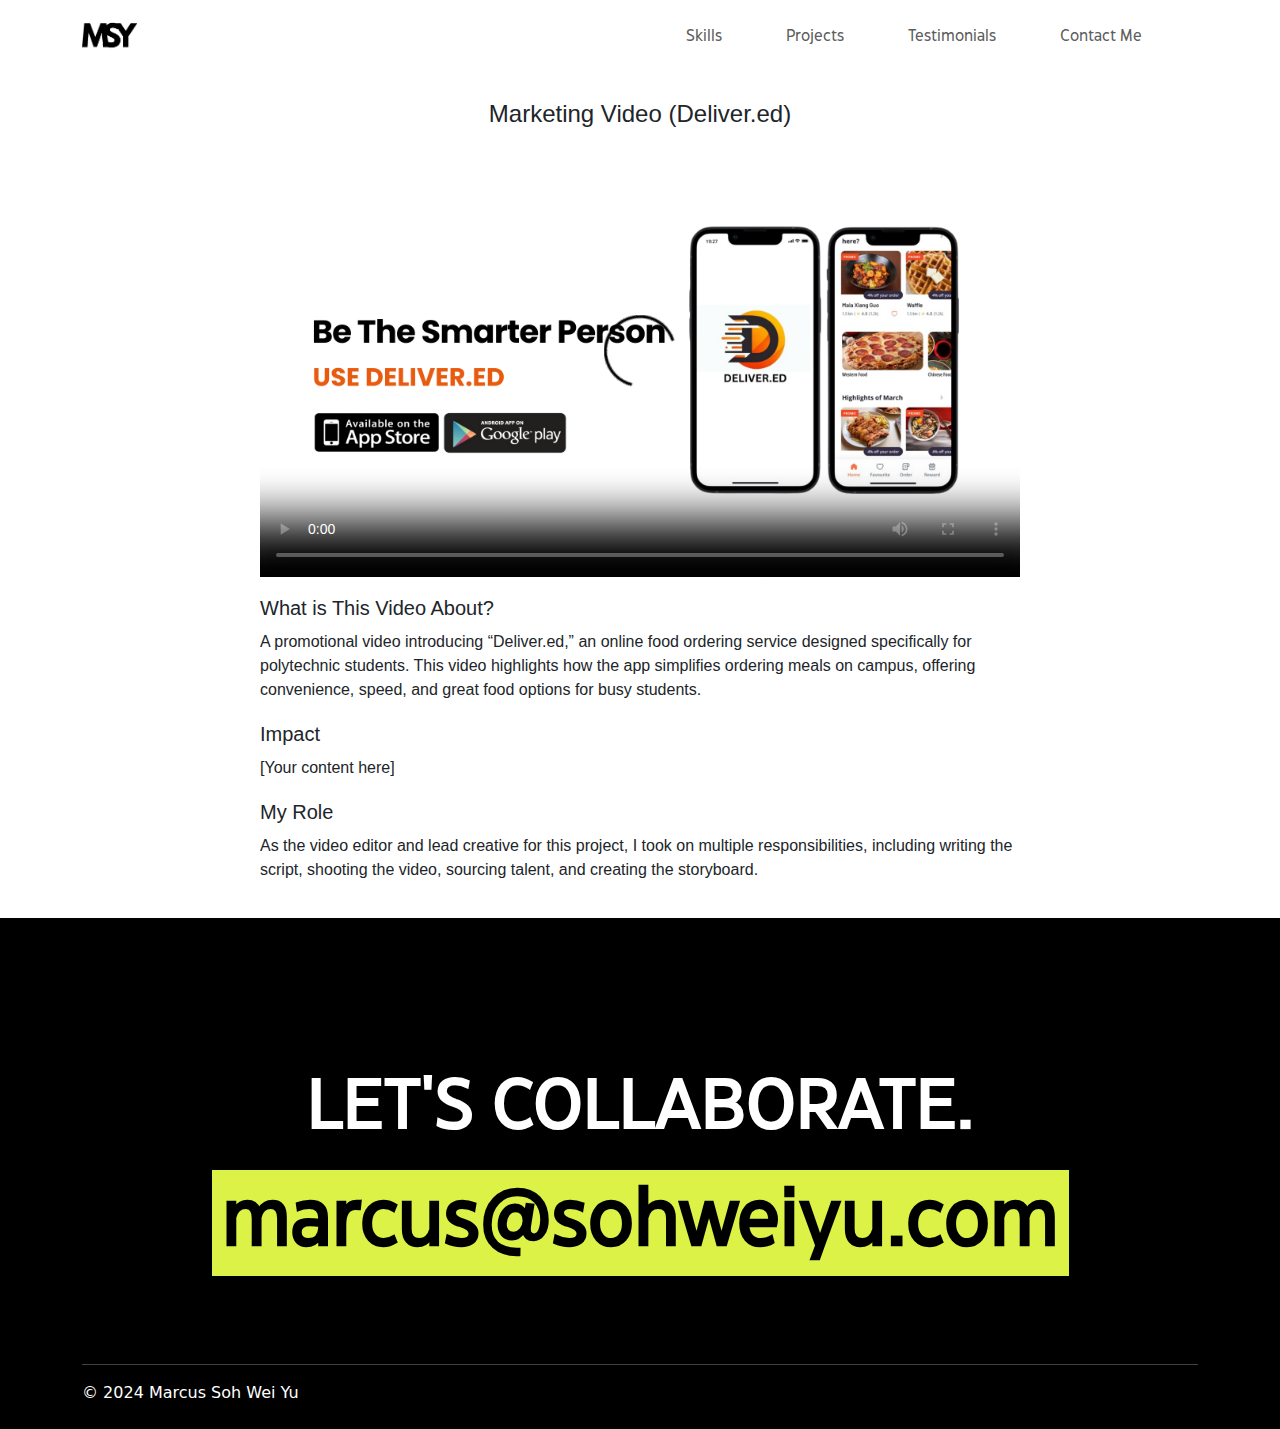
==== delivered.html @ fdcea006 "feat: Inserted Templates" ====
<!DOCTYPE html>
<html lang="en">
  <head>
    <meta charset="UTF-8" />
    <meta name="viewport" content="width=device-width, initial-scale=1.0" />

    <!--Boostrap-->
    <link
      href="https://cdn.jsdelivr.net/npm/bootstrap@5.3.3/dist/css/bootstrap.min.css"
      rel="stylesheet"
      integrity="sha384-QWTKZyjpPEjISv5WaRU9OFeRpok6YctnYmDr5pNlyT2bRjXh0JMhjY6hW+ALEwIH"
      crossorigin="anonymous"
    />

    <!--Boostrap Icons-->
    <link
      rel="stylesheet"
      href="https://cdn.jsdelivr.net/npm/bootstrap-icons@1.11.1/font/bootstrap-icons.css"
      integrity="sha384-4LISF5TTJX/fLmGSxO53rV4miRxdg84mZsxmO8Rx5jGtp/LbrixFETvWa5a6sESd"
      crossorigin="anonymous"
    />

    <!--Local Style Sheet-->
    <link rel="stylesheet" href="project.css?v=1" />
    <link rel="stylesheet" href="style.css?v=2.6" />

    <!--Favicon-->
    <link
      rel="icon"
      sizes="200x200"
      href="img/Logo/MainLogo.png"
      type="image/png"
    />

    <!--Google Fonts-->
    <link rel="preconnect" href="https://fonts.googleapis.com" />
    <link rel="preconnect" href="https://fonts.gstatic.com" crossorigin />
    <link
      href="https://fonts.googleapis.com/css2?family=Pacifico&display=swap"
      rel="stylesheet"
    />

    <!--Swiper JS-->
    <link
      rel="stylesheet"
      href="https://cdn.jsdelivr.net/npm/swiper@11/swiper-bundle.min.css"
    />

    <title>Soh Wei Yu</title>
  </head>

  <body>
    <!--Navbar-->
    <nav class="navbar navbar-expand-lg py-1 fixed-top">
      <div class="container">
        <!-- Replace "Digital Portfolio" with an image -->
        <a href="#" class="navbar-brand"
          ><img
            src="img/Logo/MainLogo.png"
            alt="Logo"
            class="img-fluid"
            style="max-height: 55px"
        /></a>

        <button
          class="navbar-toggler"
          type="button"
          data-bs-toggle="collapse"
          data-bs-target="#navmenu"
        >
          <span class="navbar-toggler-icon"></span>
        </button>

        <div class="collapse navbar-collapse " id="navmenu">
          <ul class="navbar-nav ms-auto">
            <li class="nav-item me-5">
              <a href="#Skills" class="nav-link ">Skills</a>
            </li>
            <li class="nav-item me-5">
              <a href="#Projects" class="nav-link">Projects</a>
            </li>
            <li class="nav-item me-5">
              <a href="#Testimonials" class="nav-link">Testimonials</a>
            </li>
            <li class="nav-item me-5">
              <a href="#ContactMe" class="nav-link">Contact Me</a>
            </li>
          </ul>
        </div>
      </div>
    </nav>

    <div class="youth-leaders-section">
      <h1>Marketing Video (Deliver.ed)</h1>
      
      <div class="video-container">
        <video class="responsive-video" controls poster="Thumbnails/Delivered.png">
          <source src="Videos/Delivered.mp4" type="video/mp4">
          Your browser does not support the video tag.
        </video>
      </div>
      
      <div class="content-section">
        <h2>What is This Video About?</h2>
        <p>
          A promotional video introducing “Deliver.ed,” an online food ordering service designed specifically for polytechnic students. This video highlights how the app simplifies ordering meals on campus, offering convenience, speed, and great food options for busy students.
        </p>
        
        <h2>Impact</h2>
        <p>
          [Your content here]
        </p>
        
        <h2>My Role</h2>
        <p>
          As the video editor and lead creative for this project, I took on multiple responsibilities, including writing the script, shooting the video, sourcing talent, and creating the storyboard.
        </p>
      </div>
    </div>

    

    <!--Contact Me-->
    <section class="bg-black" id="ContactMe"> 
      <div class="container pt-5">
        <h2 class="text-center Eastman-Medium text-white collaborate">LET'S COLLABORATE.</h2>
        <div class="email-container">
          <h2 class="Eastman-Medium email">marcus@sohweiyu.com</h2>
        </div>
        <hr class="text-white">
        <p class="text-white pb-2">© 2024 Marcus Soh Wei Yu</p>
      </div>
    </section>

    <!--Boostrap-->
    <script
      src="https://cdn.jsdelivr.net/npm/bootstrap@5.3.3/dist/js/bootstrap.bundle.min.js"
      integrity="sha384-YvpcrYf0tY3lHB60NNkmXc5s9fDVZLESaAA55NDzOxhy9GkcIdslK1eN7N6jIeHz"
      crossorigin="anonymous"
    ></script>


  </body>
</html>
---- project.css ----
.youth-leaders-section {
    max-width: 800px;
    margin: 0 auto;
    padding: 20px;
    font-family: Arial, sans-serif;
  }
  
  h1 {
    text-align: center;
    font-size: 24px;
    margin-bottom: 20px;
  }
  
  .video-container {
    margin-bottom: 20px;
    width: 100%;
    max-width: 800px; /* Adjust as needed */
  }
  
  .responsive-video {
    width: 100%;
    height: auto;
    display: block;
  }
  
  .content-section h2 {
    font-size: 20px;
    margin-top: 20px;
    margin-bottom: 10px;
  }
  
  .content-section p {
    font-size: 16px;
    line-height: 1.5;
  }
  
  @media (max-width: 600px) {
    h1 {
      font-size: 20px;
    }
    
    .content-section h2 {
      font-size: 18px;
    }
    
    .content-section p {
      font-size: 14px;
    }
  }
---- style.css ----
/* #region Fonts */
@font-face {
  font-family: "Eastman-Medium";
  src: url("../Font/Eastman-Grotesque-Medium-trial.otf");
}

@font-face {
  font-family: "Eastman-Bold";
  src: url("../Font/Eastman-Grotesque-Black-trial.otf");
}

@font-face {
  font-family: "Eastman-ExtraBold";
  src: url("../Font/Eastman-Grotesque-ExtraBold-trial.otf");
}


.Eastman-Medium {
  font-family: "Eastman-Medium", sans-serif ;
}

.Eastman-Bold {
  font-family: "Eastman-Bold";
}

.Eastman-ExtraBold {
  font-family: "Eastman-ExtraBold";
}

.Arial {
  font-family: Arial, sans-serif;
}
/* #endregion */

/* #region Nav Section */
nav {
  background: white;
  font-family: "Eastman-Medium", sans-serif;
}
section {
  background: #c3d5df;
}
body::before {
  display: block;
  content: "";
  height: 80px;
}
/* #endregion */

/* #region Hero Section */
.landing-avatar {
  max-height: 400px;
}
.tagline{
  font-weight: 700;
  margin-top: 0px;
}
.CTA{
  border-radius: 30px;
  border: 4px solid black;
  font-size: 20px;
  font-weight: 700;
  transition: all 0.3s ease;
}

.CTA:hover{
  background-color: black;
  color: white;
}

.BookACall{
  padding: 5px 20px;
  background-color: #dcf247;
  margin-right: 8px;
}

.Resume{
  padding: 5px 30px;
  background-color: white;
}

.position-relative {
  position: relative;
}

.cta-container {
  position: absolute;
  top: 86%; /* Positions 80% from the top */
  left: 50%;
  transform: translateX(-50%);
  z-index: 10; /* Ensures buttons appear above the image */
}

.impact{
  border: 5px solid #dcf247;
  background-color: #dcf247;
  border-radius: 30px;
  padding-left: 10px;
  padding-right: 10px;
  padding-top: 0px;
  padding-bottom: 0px;
}
/* #endregion */

/* #region Skills Section */
.card {
  border: 0px solid black;
  border-radius: 17px;
  background-color: #f4f4f4;
  font-family: "Eastman-Medium";
  font-weight: 500;
}

.skillsCard {
  min-height: 300px;
}

.skills-title {
  font-size: 25px;
  background-color: #dcf247; /* Light green color */
  display: inline-block; /* Makes the background only as wide as the text */
  padding: 5px 10px;
  border-radius: 5px;
  font-weight:600;
}

/* #endregion */

/* #region Projects Section */
.project-title{
  font-size: 35px;
}
.first-project{
  margin-top: 100px;
}

.projects{
  margin-top: 150px;
}
.project-logo{
  width: 60%;
  margin-bottom: 50px;
}
.project-des {
  margin-bottom: 10px;
  color: grey;
  font-size: 18px;
}

.More-Details-Button {
  border-radius: 30px;
  border: 4px solid black;
  font-size: 20px;
  font-weight: 500;
  transition: all 0.3s ease;
  text-decoration: none;
  padding: 5px 15px;
}

.video-border {
  border-radius: 20px; /* Adjust this value to increase or decrease the roundness */
  overflow: hidden; /* This ensures the video content doesn't spill outside the rounded corners */
}

/* #endregion */

/* #region Free Consultation Section */
.bg-lime {
  background-color: #dcf247;
}

.consultation {
  display: grid;
  grid-template-columns: 1fr auto; /* Two columns: text and button in the first, image in the second */
  align-items: center;
  padding: 20px; /* Adjust padding as needed */
  position: relative;
}

.consultation-button {
  border-radius: 40px;
  border: 4px solid black;
  font-size: 30px;
  font-weight: 750;
  padding: 7px 30px;
  transition: background-color 0.3s, transform 0.3s;
}

.consultation-button:hover{
  transform: scale(1.1);
}

.consultation .container {
  display: grid;
  grid-template-columns: 1fr auto; /* Two columns: text and button in the first, image in the second */
  align-items: center;
  gap: 20px; /* Adjust gap between columns as needed */
}

.consultation h2 {
  font-size: 50px;
  font-weight: 700;
  margin: 0; /* Remove default margin */
}

.consultation-arrow {
  position: absolute;
  right: 55%; /* Adjust as needed */
  top: 42%; /* Adjust as needed */
  height: 120px;
  z-index: 1; /* Ensures the arrow is above other elements */
  transform: rotate(-15deg);
}

.idea-icon {
  height: 400px;
  justify-self: end; /* Align the image to the right */
}
/* #endregion */

/* #region Testimonial Section */

.section-header {
  text-align: center;
  margin-bottom: 50px;
}

.section-header .title {
  font-size: 35px;;
  font-weight: 600px;
  text-transform: capitalize;
  color: black;
  line-height: 1.2;
}

.testimonials {
  padding: 100px 0px;
}

.testimonials-item {
  background-color: #f4f4f4;
  padding: 30px;
  border-radius: 30px;
  min-height: 255px;
  font-family: 'Eastman-Medium';
}

.testimonials-item .info{
  display: flex;
  align-items: center;
}
.testimonials-item img {
  max-width: 80px;
  border-radius: 50%;
  margin-right: 20px;
  vertical-align: middle;
}
.testimonials-item .name {
  font-size: 24px;
  text-transform: capitalize;
  font-weight: 600;
  color: black;
  line-height: 1.2;
}

.testimonials-item .job {
  text-transform: capitalize;
  color: black;
}

.testimonials-item p {
  margin-top: 20px;
  color: grey;
}

.testimonials .swiper-pagination{
  position: relative;
  margin-top: 40px;
  bottom: auto;
}

.testimonials .swiper-pagination-bullet{
  height: 12px;
  width: 12px;
  background-color: black;
}
/* #endregion */

/* #region Contact Me Section */
#ContactMe {
  position: relative;
  overflow: hidden; /* This ensures the arrow doesn't create scrollbars */
}

.mb-100{
  margin-bottom: 100px;
}
.collaborate{
  font-weight: 700;
  font-size: 70px;
  margin-top:100px;
}
.email-container {
  display: flex;
  justify-content: center;
  margin-top: 20px; /* Adjust as needed */
  margin-bottom: 80px; /* Adjust as needed */
}
.email{
  background-color: #dcf247; /* Light green color */
  display: inline-block; /* Makes the background only as wide as the text */
  padding: 5px 10px;
  color: #000000;
  font-size: 80px;
  font-weight: 700;
}
/* #endregion */

/* #region Media Queries */
@media (max-width: 1000px) {
  .pacifico {
    font-size: 50px; /* Font size for smaller screens */
  }

  /*Experience Section & Education*/
  .resume-entry {
    flex-direction: column;
    text-align: center;
  }

  .resume-entry img {
    margin-right: 0;
    margin-bottom: 15px;
  }

  .resume-entry .resume-content {
    flex: 1;
  }

  .idea-icon {
    height: 300px;
    margin-top: 20px;
  }

  .consultation-button {
    font-size: 20px;
    padding: 5px 20px;
    margin-top: 20px;
  }

  .collaborate{
    font-weight: 900;
    font-size: 50px;
    margin-top:100px;
  }
  .email{
    background-color: #dcf247; /* Light green color */
    display: inline-block; /* Makes the background only as wide as the text */
    padding: 5px 10px;
    color: #000000;
    font-size: 50px;
    font-weight: 900;
  }
}

@media (max-width: 767px) {
  .consultation {
    text-align: center;
    padding: 20px;
  }

  .consultation .row {
    display: flex;
    flex-direction: column;
  }

  .consultation .col-md-6:nth-child(2) {
    order: 1;
    margin-bottom: 20px;
  }

  .consultation .col-md-6:nth-child(1) {
    order: 2;
  }

  .consultation .idea-icon {
    height: 200px;
    width: auto;
  }

  .consultation h2 {
    font-size: 30px;
    margin-bottom: 10px;
  }

  .consultation-button {
    font-size: 20px;
    padding: 5px 20px;
    margin-top: 20px;
  }

  .collaborate{
    font-weight: 900;
    font-size: 30px;
    margin-top:100px;
  }
  .email{
    background-color: #dcf247; /* Light green color */
    display: inline-block; /* Makes the background only as wide as the text */
    padding: 5px 10px;
    color: #000000;
    font-size: 30px;
    font-weight: 900;
  }
  
  .pacifico {
    text-align: center;
    font-size: 30px;
  }

  .aboutMe {
    font-size: 15px;
  }

  .apps { 
    padding-top: 0px;
  }

  .tech-stack-title {
    font-size: 8px; /* Adjust as needed */
  }

  .tech-stack-image {
    width: 100%; /* Increased width for mobile screens */
  }

  .tech-stack-body {
    padding: 5px;
    padding-bottom: 1px;
    padding-top: 10px;
  }

  .tech-stack-body img {
    width: 70%;
  }

  .tech-stack-firebase-image {
    width: 77%;
  }

  .skills-title {
    font-size: 20px;
    background-color: #dcf247; /* Light green color */
    display: inline-block; /* Makes the background only as wide as the text */
    padding: 5px 10px;
    border-radius: 5px;
    font-weight:500;
  }

  .skills-text {
    font-size: 15px;
  }

  /*Download CV Button */
  .download-icon {
    height: 15px;
    margin-left: 5px;
    padding-bottom: 4px;
  }

  .linkedIn-icon {
    height: 29px;
    margin-left: 3px;
  }

  .download-cv-btn {
    font-size: 10px;
    padding: 5px 10px;
    border: 2px solid black;
  }

  /* Projects Section */
.first-project{
  margin-top: 50px;
}

.projects{
  margin-top: 50px;
}

.project-tech-stack {
  width: 18%;
  margin-bottom: 10px;
}

.project-logo{
  width: 100%;
  margin-bottom: 10px;
}

.project-des {
  margin-bottom: 20px;
  color: grey;
}

/*Experience Section & Education */

.resume-entry {
  padding: 15px;
}

.resume-entry .title {
  font-size: 1em;
}

.resume-entry .date {
  font-size: 0.8em;
}

.resume-entry .description {
  font-size: 0.7em;
}

}

/* #endregion */
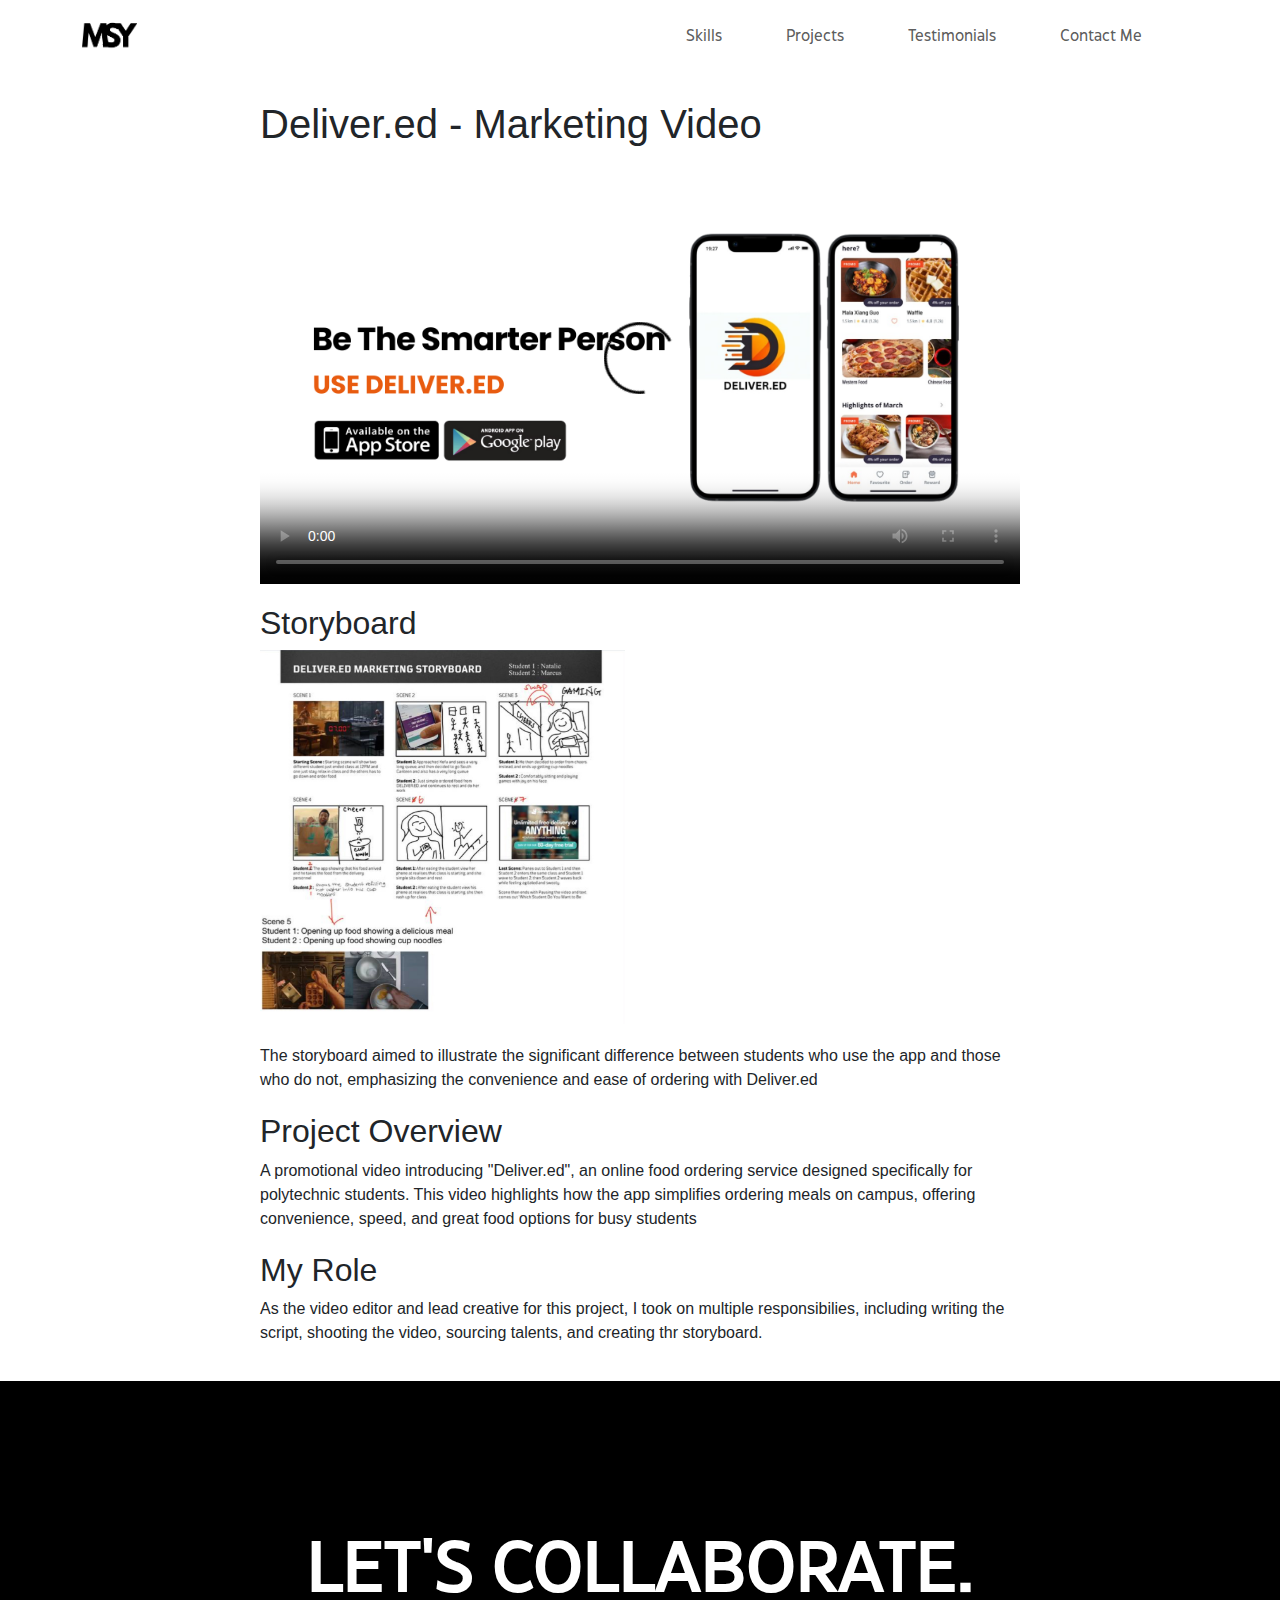
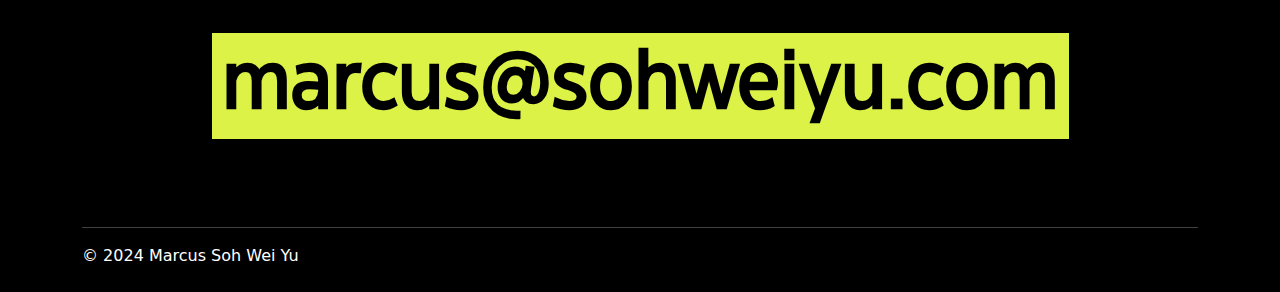
==== commit 8717dcec: "change html file name" ====
--- a/delivered.html
+++ b/delivered.html
@@ -21,7 +21,7 @@
     />
 
     <!--Local Style Sheet-->
-    <link rel="stylesheet" href="project.css?v=1" />
+    <link rel="stylesheet" href="storyboard.css" />
     <link rel="stylesheet" href="style.css?v=2.6" />
 
     <!--Favicon-->
@@ -91,7 +91,7 @@
     </nav>
 
     <div class="youth-leaders-section">
-      <h1>Marketing Video (Deliver.ed)</h1>
+      <h1>Deliver.ed - Marketing Video</h1>
       
       <div class="video-container">
         <video class="responsive-video" controls poster="Thumbnails/Delivered.png">
@@ -100,21 +100,20 @@
         </video>
       </div>
       
+      <h2>Storyboard</h2>
+      <div class="storyboard-container">
+        <div class="storyboard-row">
+          <img src="img/storyboard/delivered-storyboard.jpeg" alt="Storyboard frame 1" class="storyboard-image">
+        </div>
+        <p>The storyboard aimed to illustrate the significant difference between students who use the app and those who do not, emphasizing the convenience and ease of ordering with Deliver.ed</p>
+      </div>
+      
       <div class="content-section">
-        <h2>What is This Video About?</h2>
-        <p>
-          A promotional video introducing “Deliver.ed,” an online food ordering service designed specifically for polytechnic students. This video highlights how the app simplifies ordering meals on campus, offering convenience, speed, and great food options for busy students.
-        </p>
-        
-        <h2>Impact</h2>
-        <p>
-          [Your content here]
-        </p>
+        <h2>Project Overview</h2>
+        <p>A promotional video introducing "Deliver.ed", an online food ordering service designed specifically for polytechnic students. This video highlights how the app simplifies ordering meals on campus, offering convenience, speed, and great food options for busy students</p>
         
         <h2>My Role</h2>
-        <p>
-          As the video editor and lead creative for this project, I took on multiple responsibilities, including writing the script, shooting the video, sourcing talent, and creating the storyboard.
-        </p>
+        <p>As the video editor and lead creative for this project, I took on multiple responsibilies, including writing the script, shooting the video, sourcing talents, and creating thr storyboard.</p>
       </div>
     </div>
 
--- a/storyboard.css
+++ b/storyboard.css
@@ -0,0 +1,51 @@
+.youth-leaders-section {
+    max-width: 800px;
+    margin: 0 auto;
+    padding: 20px;
+    font-family: Arial, sans-serif;
+  }
+  
+  h1, h2 {
+    text-align: left;
+  }
+  
+  .video-container {
+    margin-bottom: 20px;
+  }
+  
+  .responsive-video {
+    width: 100%;
+    height: auto;
+    display: block;
+  }
+  
+  .storyboard-container {
+    margin-bottom: 20px;
+  }
+  
+  .storyboard-row {
+    display: flex;
+    justify-content: space-between;
+    margin-bottom: 20px;
+  }
+  
+  .storyboard-image {
+    width: 48%; /* Slightly less than 50% to account for spacing */
+    height: auto;
+    object-fit: cover;
+  }
+  
+  .content-section h2 {
+    margin-top: 20px;
+  }
+  
+  @media (max-width: 600px) {
+    .storyboard-row {
+      flex-direction: column;
+    }
+    
+    .storyboard-image {
+      width: 100%;
+      margin-bottom: 10px;
+    }
+  }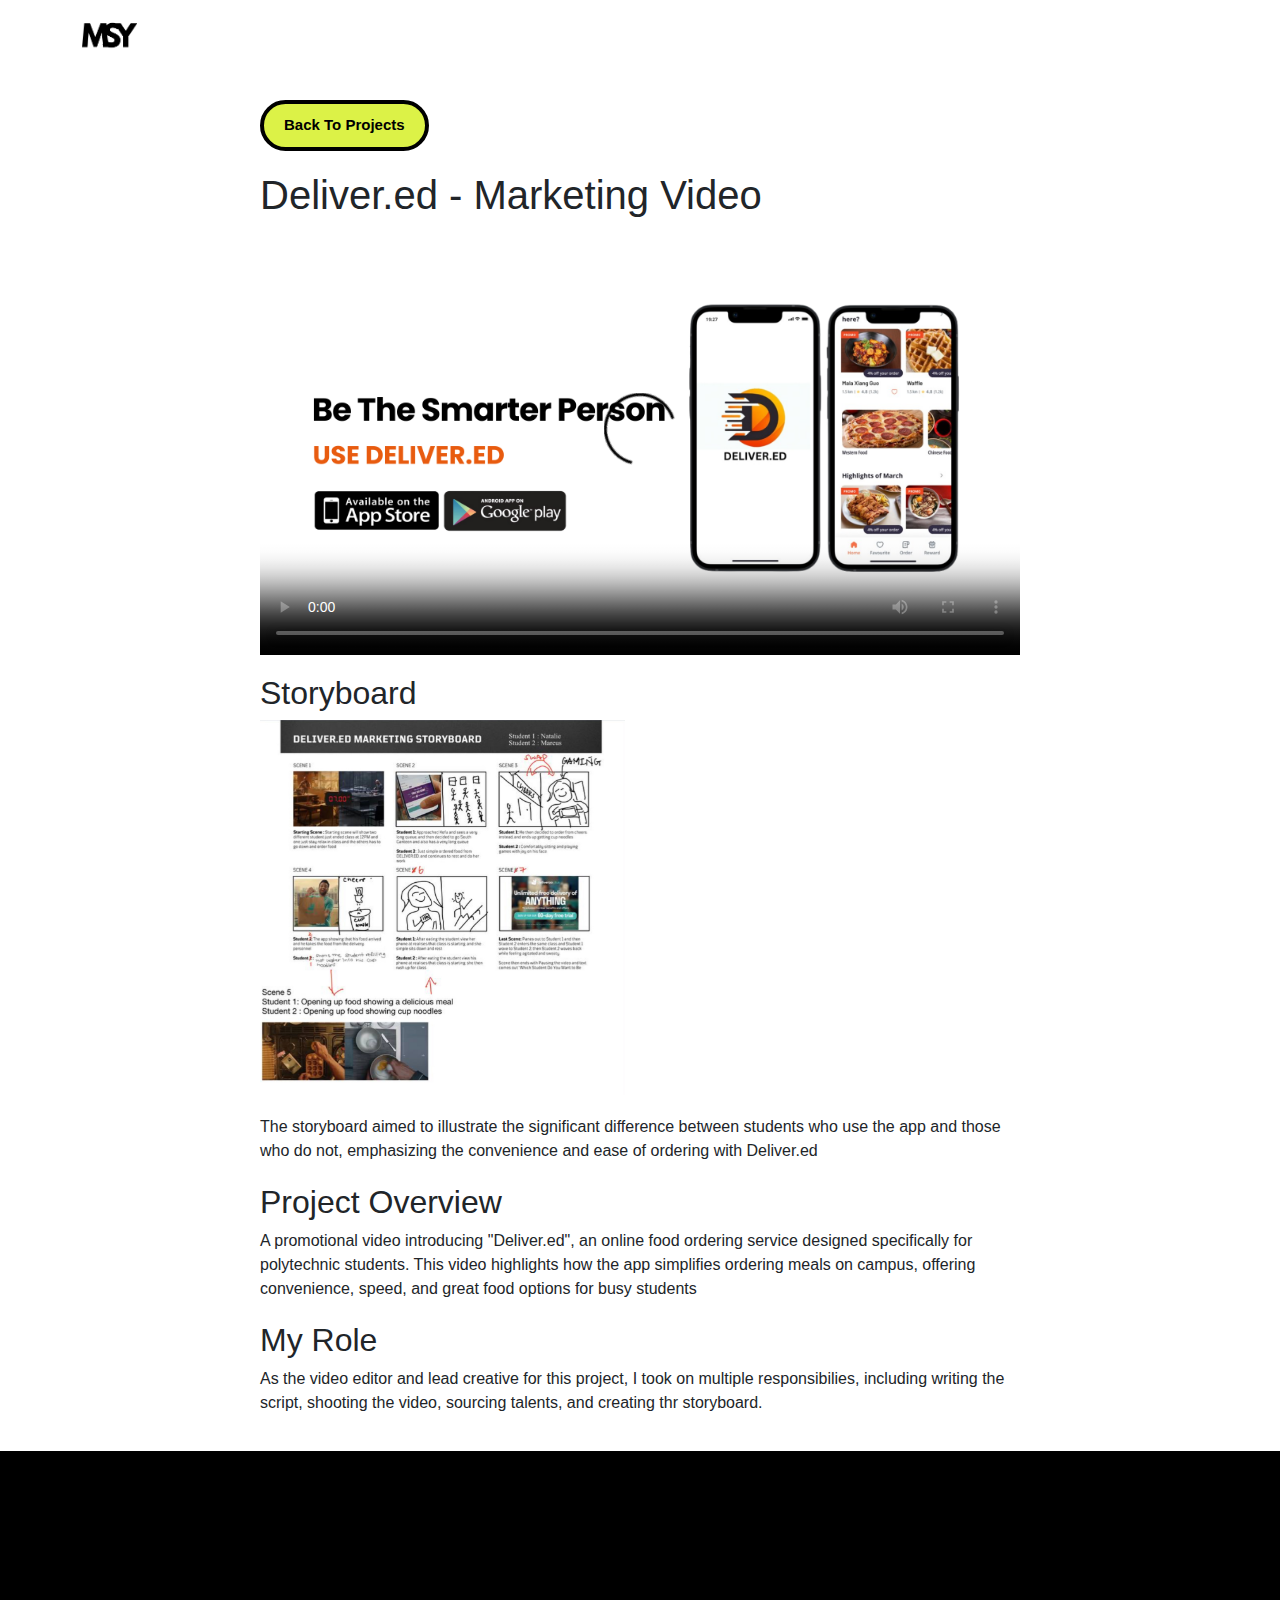
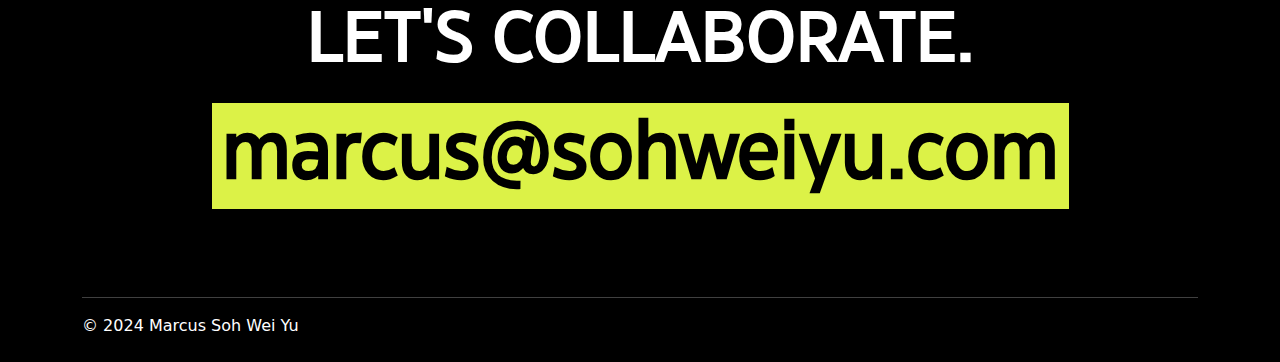
==== commit 78c9a36e: "Save delivered.html." ====
--- a/delivered.html
+++ b/delivered.html
@@ -62,35 +62,19 @@
             style="max-height: 55px"
         /></a>
 
-        <button
-          class="navbar-toggler"
-          type="button"
-          data-bs-toggle="collapse"
-          data-bs-target="#navmenu"
-        >
-          <span class="navbar-toggler-icon"></span>
-        </button>
-
-        <div class="collapse navbar-collapse " id="navmenu">
-          <ul class="navbar-nav ms-auto">
-            <li class="nav-item me-5">
-              <a href="#Skills" class="nav-link ">Skills</a>
-            </li>
-            <li class="nav-item me-5">
-              <a href="#Projects" class="nav-link">Projects</a>
-            </li>
-            <li class="nav-item me-5">
-              <a href="#Testimonials" class="nav-link">Testimonials</a>
-            </li>
-            <li class="nav-item me-5">
-              <a href="#ContactMe" class="nav-link">Contact Me</a>
-            </li>
-          </ul>
-        </div>
+        
       </div>
     </nav>
 
     <div class="youth-leaders-section">
+        
+     <a href="https://sohweiyu.info/#delivered" rel="noopener noreferrer" style="text-decoration: none;">
+          <button class="CTA BookACall" style=" color: black; padding: 10px 20px; font-weight: bold; margin-bottom: 20px; font-size: 15px;">
+          Back To Projects
+          </button>
+        </a>
+        
+        
       <h1>Deliver.ed - Marketing Video</h1>
       
       <div class="video-container">
--- a/style.css
+++ b/style.css
@@ -39,11 +39,23 @@
 }
 section {
   background: #c3d5df;
+  text-decoration: none;
+  color: black;
 }
 body::before {
   display: block;
   content: "";
   height: 80px;
+
+}
+
+a {
+  color: black; /* Set default link color */
+  text-decoration: none;
+}
+
+button {
+  color: black;
 }
 /* #endregion */
 
@@ -364,6 +376,17 @@
 }
 
 @media (max-width: 767px) {
+    
+    .CTA{
+  border-radius: 30px;
+  border: 3px solid black;
+  font-size: 15px;
+  font-weight: 00;
+  transition: all 0.3s ease;
+  margin-bottom: 8px;
+}
+
+    
   .consultation {
     text-align: center;
     padding: 20px;
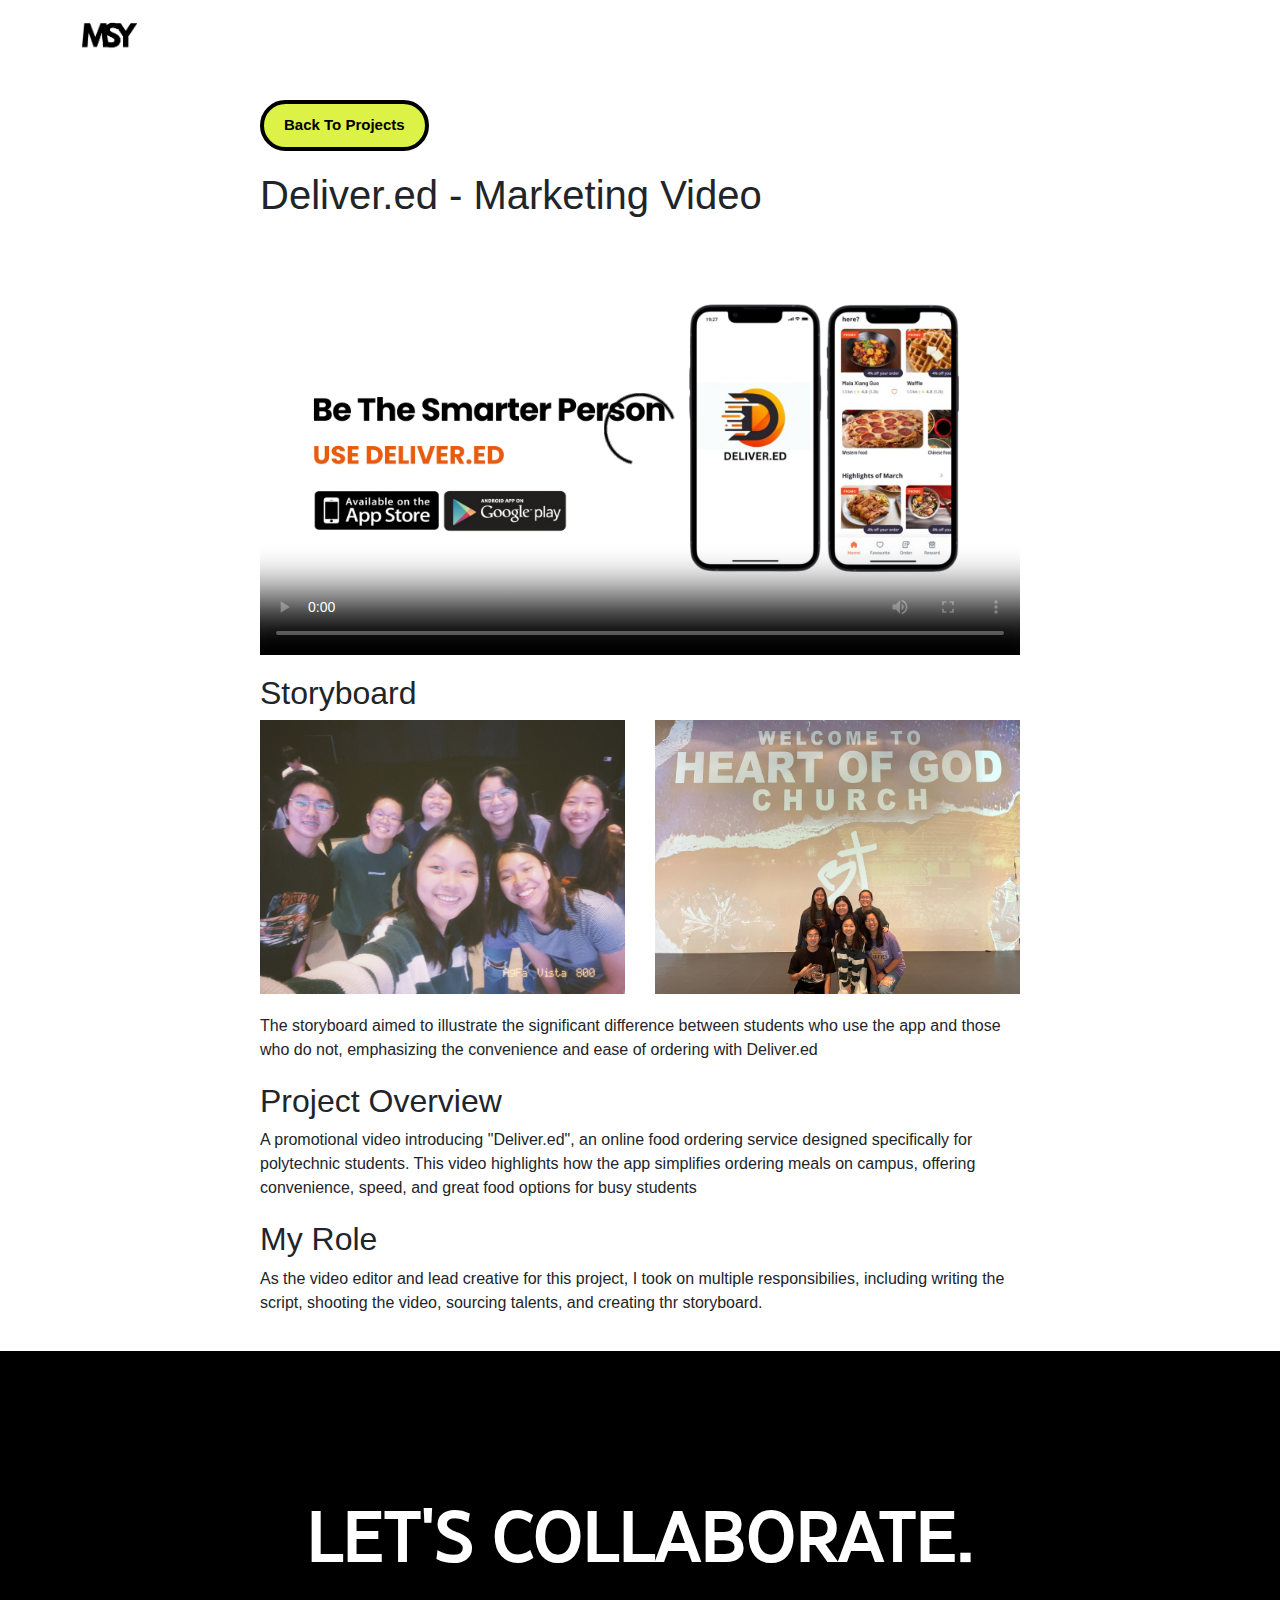
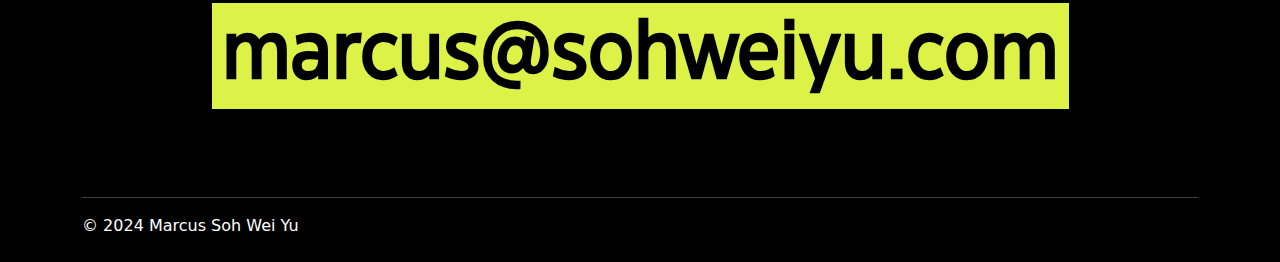
==== commit cef82e2f: "Save delivered.html." ====
--- a/delivered.html
+++ b/delivered.html
@@ -87,7 +87,8 @@
       <h2>Storyboard</h2>
       <div class="storyboard-container">
         <div class="storyboard-row">
-          <img src="img/storyboard/delivered-storyboard.jpeg" alt="Storyboard frame 1" class="storyboard-image">
+          <img src="img/Team/elle1.jpeg" alt="Storyboard frame 1" class="storyboard-image">
+          <img src="img/Team/elle2.jpeg" alt="Storyboard frame 1" class="storyboard-image">
         </div>
         <p>The storyboard aimed to illustrate the significant difference between students who use the app and those who do not, emphasizing the convenience and ease of ordering with Deliver.ed</p>
       </div>
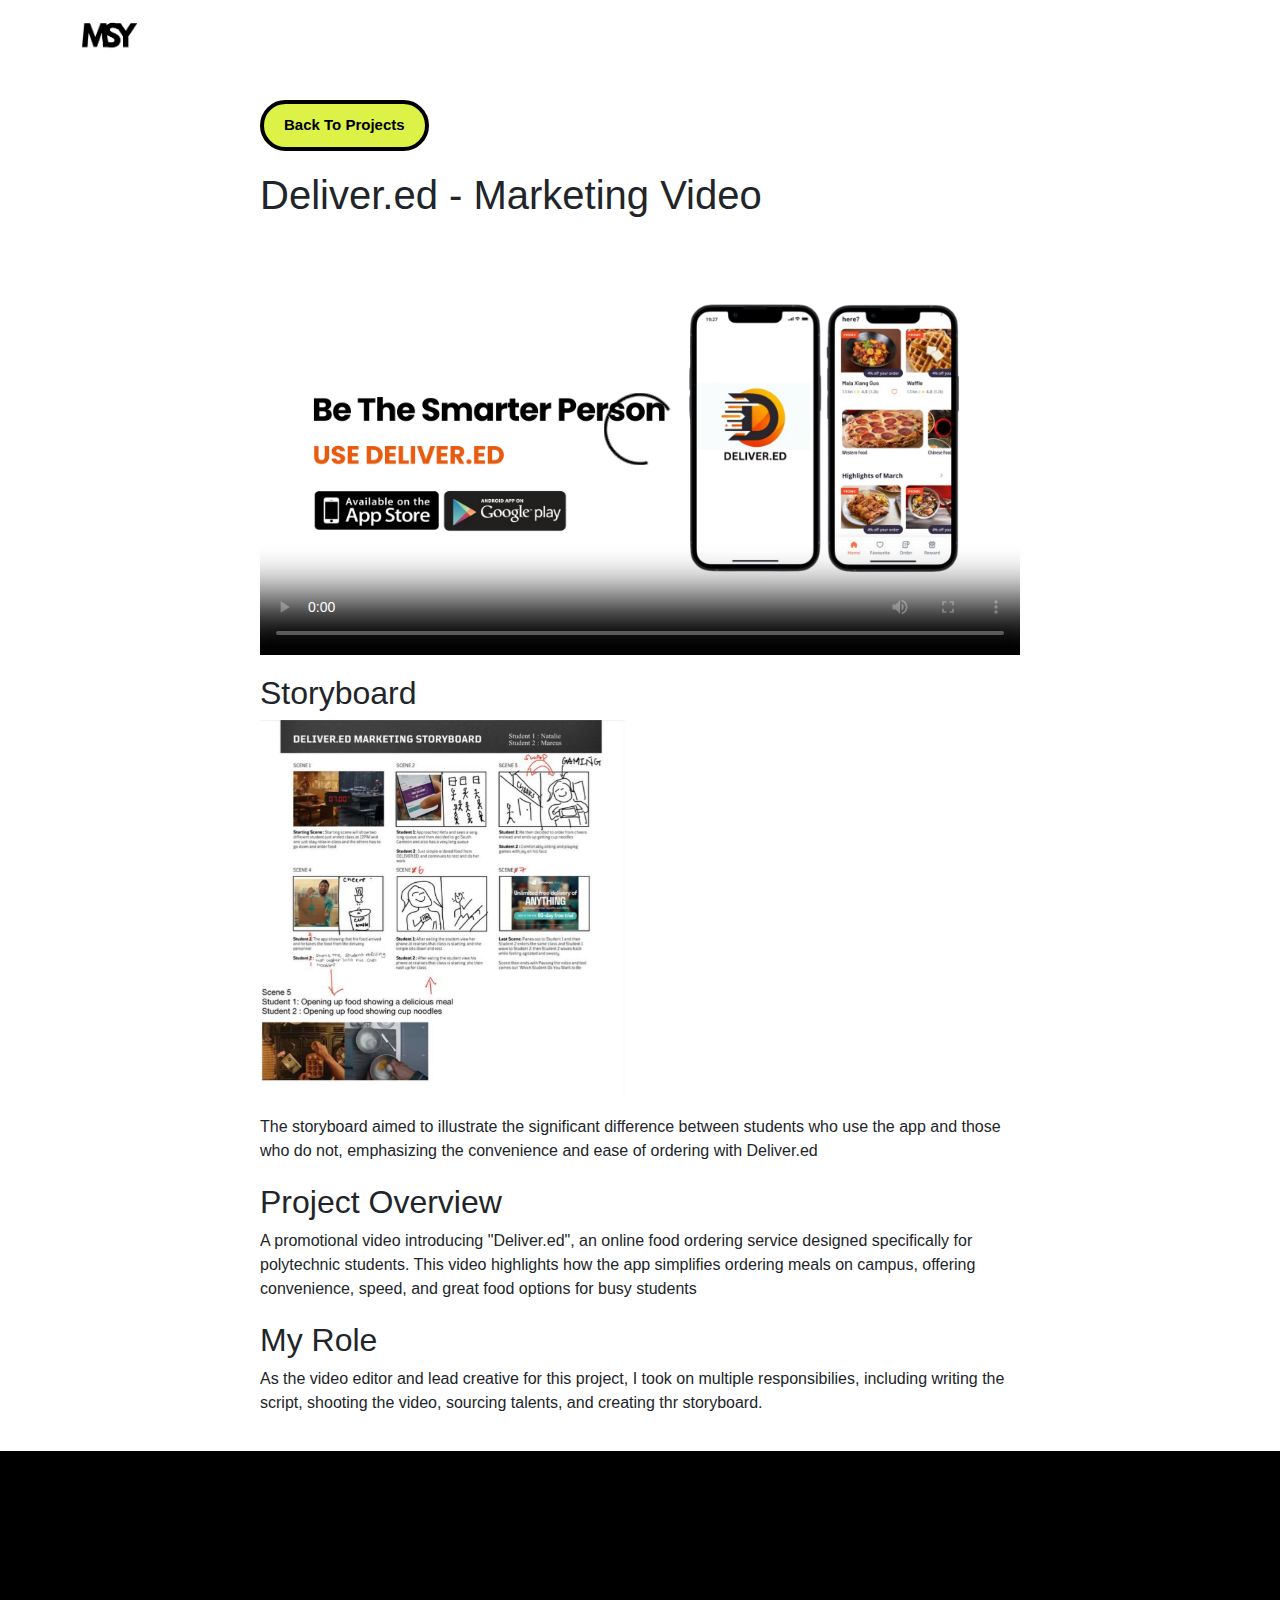
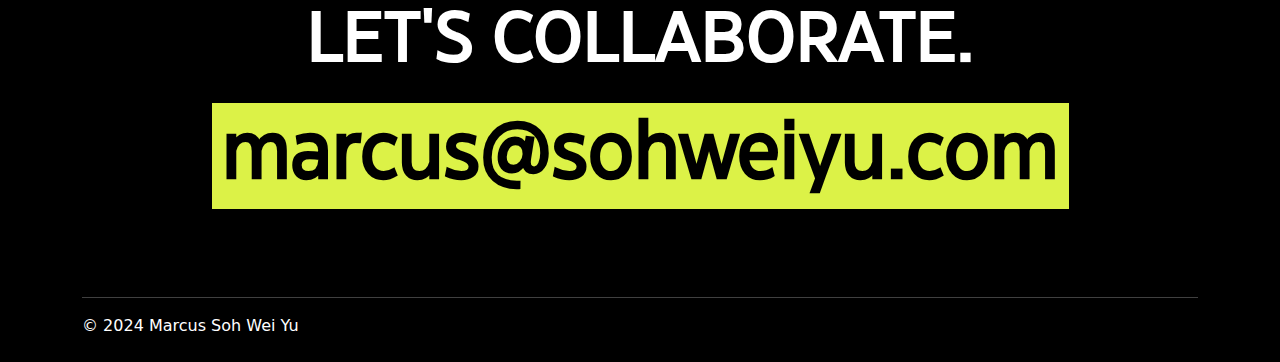
==== commit 5ad4c33d: "Save delivered.html." ====
--- a/delivered.html
+++ b/delivered.html
@@ -87,8 +87,7 @@
       <h2>Storyboard</h2>
       <div class="storyboard-container">
         <div class="storyboard-row">
-          <img src="img/Team/elle1.jpeg" alt="Storyboard frame 1" class="storyboard-image">
-          <img src="img/Team/elle2.jpeg" alt="Storyboard frame 1" class="storyboard-image">
+          <img src="img/storyboard/delivered-storyboard.jpeg" alt="Storyboard frame 1" class="storyboard-image">
         </div>
         <p>The storyboard aimed to illustrate the significant difference between students who use the app and those who do not, emphasizing the convenience and ease of ordering with Deliver.ed</p>
       </div>
